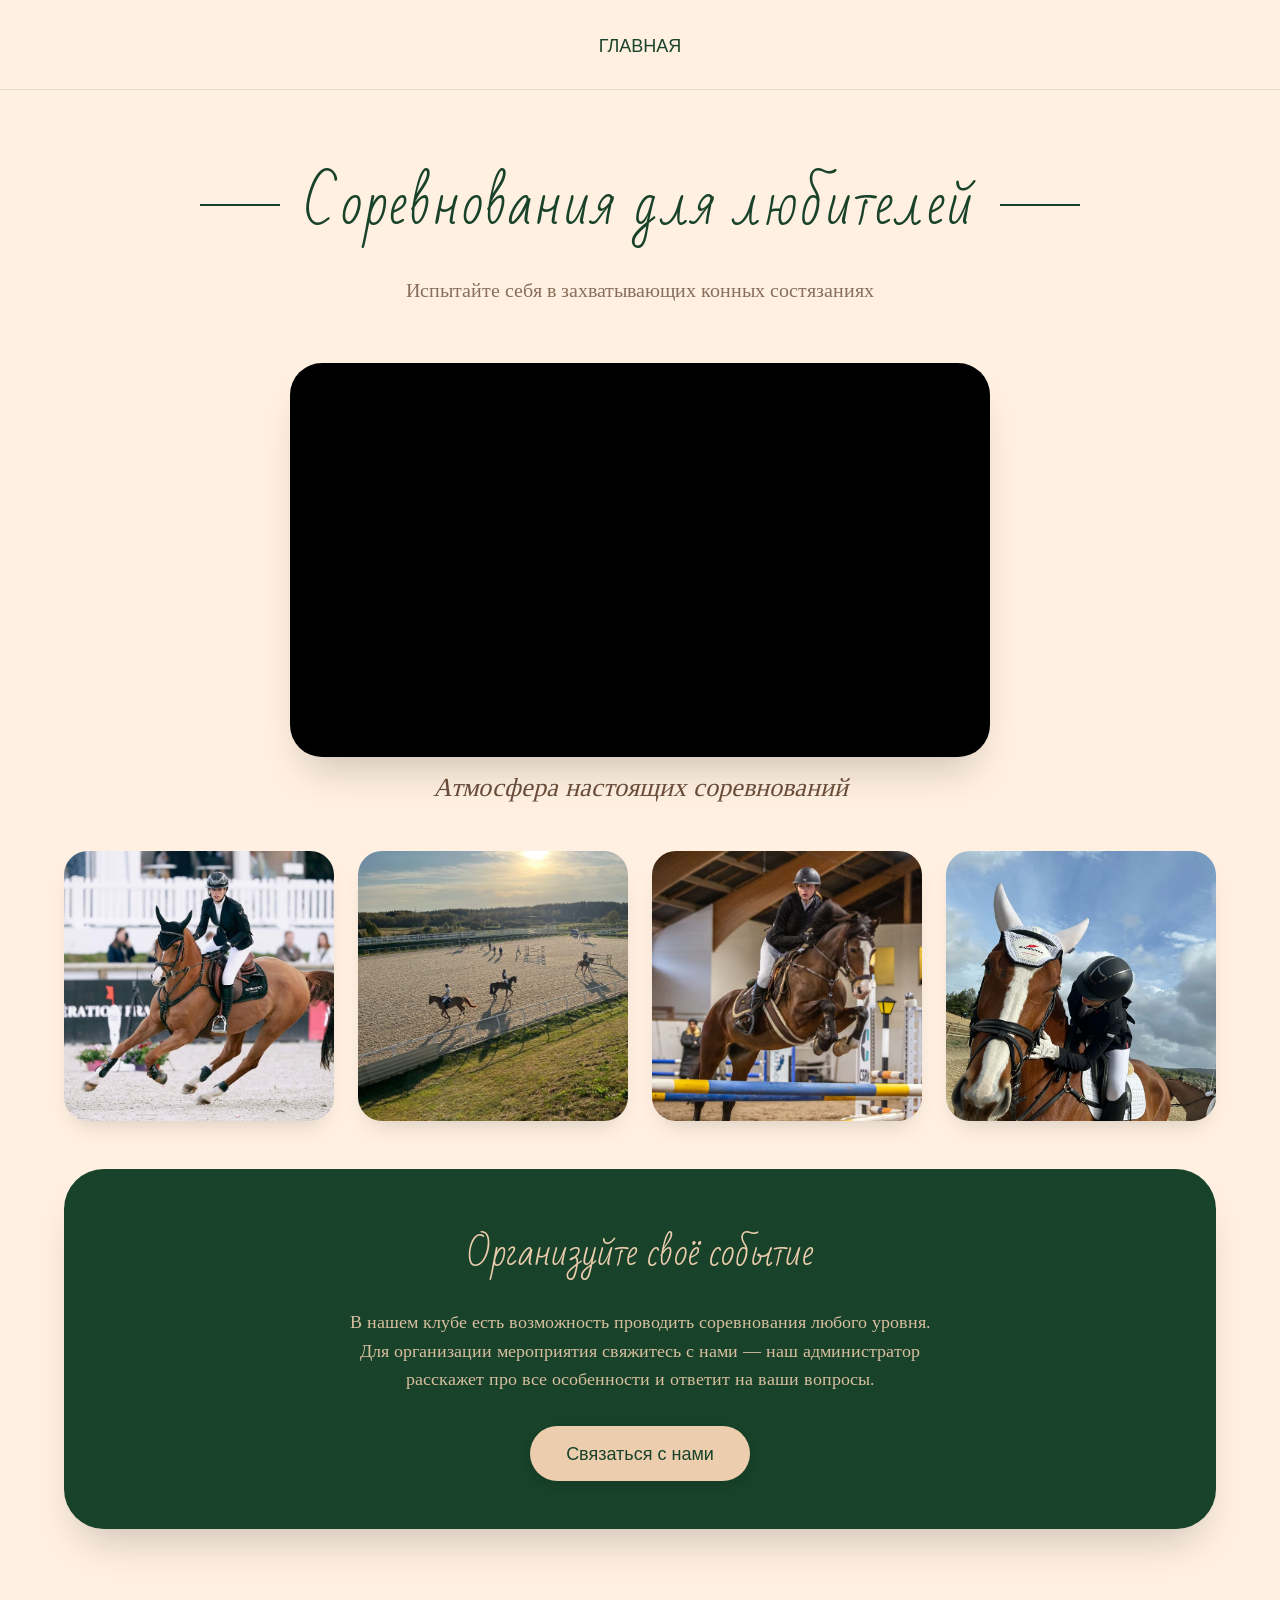
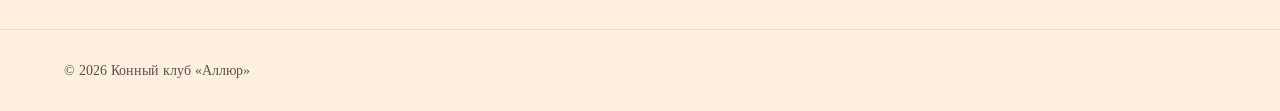
==== competitions.html @ b6e8949a "Add files via upload" ====
<!DOCTYPE html>
<html lang="ru">
<head>
    <meta charset="UTF-8">
    <meta name="viewport" content="width=device-width, initial-scale=1.0">
    <title>Соревнования | Конный клуб Аллюр</title>
    <link rel="stylesheet" href="css/competitions.css">
</head>
<body>
    <div class="page-container">
        
        <!-- ШАПКА -->
        <header class="header">
            <div class="container">
                <nav class="menu">
                    <a href="index.html">ГЛАВНАЯ</a>
                </nav>
            </div>
        </header>
        
        <main>
            <div class="container">
                
                <!-- ЗАГОЛОВОК -->
                <div class="hero">
                    <div class="hero__lines">
                        <span class="hero__line"></span>
                        <h1 class="hero__title">Соревнования для любителей</h1>
                        <span class="hero__line"></span>
                    </div>
                    <p class="hero__subtitle">
                        Испытайте себя в захватывающих конных состязаниях
                    </p>
                </div>
                
                <!-- ОСНОВНОЙ БЛОК -->
                <div class="content">
                    
                    <!-- ВИДЕО БЛОК -->
                    <div class="video-card">
                        <div class="video-card__wrapper">
                            <video autoplay loop muted playsinline>
                                <source src="img/vide.mp4" type="video/mp4">
                                Ваш браузер не поддерживает видео
                            </video>
                        </div>
                        <div class="video-card__caption">
                            <p>Атмосфера настоящих соревнований</p>
                        </div>
                    </div>
                    
                    <!-- ГАЛЕРЕЯ ФОТО -->
                    <div class="gallery">
                        <div class="gallery__item">
                            <img src="img/sorev1.jpg" alt="Скачки">
                            <div class="gallery__overlay">
                            </div>
                        </div>
                        <div class="gallery__item">
                            <img src="img/sorev.jpg" alt="Скачки">
                            <div class="gallery__overlay">
                            </div>
                        </div>
                        <div class="gallery__item">
                            <img src="img/sorevnovaniaYcl.jpg" alt="Скачки">
                            <div class="gallery__overlay">
                            </div>
                        </div>
                        <div class="gallery__item">
                            <img src="img/sorev3.jpg" alt="Скачки">
                            <div class="gallery__overlay">
                                
                            </div>
                        </div>
                    </div>
                    
                    <!-- ТЕКСТОВЫЙ БЛОК -->
                    <div class="info">
                        
                        <h2 class="info__title">Организуйте своё событие</h2>
                        <p class="info__text">
                            В нашем клубе есть возможность проводить соревнования любого уровня. 
                            Для организации мероприятия свяжитесь с нами — наш администратор 
                            расскажет про все особенности и ответит на ваши вопросы.
                        </p>
                        <a href="tel:+375291234567" class="info__btn">
                             Связаться с нами
                        </a>
                    </div>
                    
                </div>
                
            </div>
        </main>
        
        <!-- ПОДВАЛ -->
        <footer class="footer">
            <div class="container">
                <div class="footer__inner">
                    <div class="footer__copy">© 2026 Конный клуб «Аллюр»</div>
                </div>
            </div>
        </footer>
        
    </div>
</body>
</html>
---- css/competitions.css ----
* {
    margin: 0;
    padding: 0;
    box-sizing: border-box;
}

body {
    background-color: #FFF0E1;
}

/* ===== ШРИФТЫ ===== */
@font-face {
    font-family: 'Bad Script';
    src: url('../fonts/BadScript-Regular.ttf') format('truetype');
    font-weight: normal;
}

@font-face {
    font-family: 'Tinos';
    src: url('../fonts/Tinos-Regular.ttf') format('truetype');
    font-weight: normal;
}

@font-face {
    font-family: 'Tinos';
    src: url('../fonts/Tinos-Bold.ttf') format('truetype');
    font-weight: bold;
}

@font-face {
    font-family: 'Poppins';
    src: url('../fonts/Poppins-Medium.ttf') format('truetype');
    font-weight: 500;
}

/* ===== КОНТЕЙНЕРЫ ===== */
.page-container {
    max-width: 1440px;
    margin: 0 auto;
    background-color:  #FFF0E1 ;
}

.container {
    max-width: 1200px;
    margin: 0 auto;
    padding: 0 24px;
}

/* ===== ШАПКА ===== */
.header {
    padding: 32px 0 24px;
    border-bottom: 1px solid rgba(24, 66, 41, 0.1);
}

.menu {
    display: flex;
    justify-content: center;
    gap: 48px;//растояние между элементами
    flex-wrap: wrap;//если элементы не помещаются в строку,
   они автоматически переносятся на следующую строку
}

.menu a {
    color: #184229;
    font-family: 'Poppins', sans-serif;
    font-size: 18px;
    font-weight: 500;
    text-decoration: none; //убирает подчеркивание у ссылок
    transition: all 0.3s ease;
    position: relative;
    padding-bottom: 6px;
}

.menu a::after {
    content: '';
    position: absolute;
    bottom: 0;
    left: 0;
    width: 0;
    height: 2px;
    background: #B87C4A;
    transition: width 0.3s ease;
}

.menu a:hover::after,
.menu a.active::after {
    width: 100%;
}

.menu a.active {
    color: #B87C4A;
}

/* ===== ГЕРОЙ (ЗАГОЛОВОК) ===== */
.hero {
    text-align: center;
    padding: 60px 0 40px;
}

.hero__lines {
    display: flex;
    align-items: center;
    justify-content: center;
    gap: 24px;
    margin-bottom: 20px;
    flex-wrap: wrap;
}

.hero__line {
    width: 80px;
    height: 2px;
    background-color:#184229 ;
}

.hero__title {
    font-family: 'Bad Script', cursive;
    font-size: 56px;
    font-weight: normal;
    color: #184229;
    letter-spacing: 2px;
}

.hero__subtitle {
    font-family: 'Tinos', serif;
    font-size: 20px;
    color: #6B4E3A;
    opacity: 0.8;
}

/* ===== ОСНОВНОЙ КОНТЕНТ ===== */
.content {
    display: flex;
    flex-direction: column;
    gap: 48px;
    padding: 20px 0 60px;
}

/* ВИДЕО КАРТОЧКА */
.video-card {
    max-width: 700px;
    margin: 0 auto;
    width: 100%;
}

.video-card__wrapper {
    position: relative;
    border-radius: 32px;
    overflow: hidden;
    box-shadow: 0 25px 40px -15px rgba(0, 0, 0, 0.2);
    background: #000;
}

.video-card__wrapper video {
    width: 100%;
    height: auto;
    display: block;
    aspect-ratio: 16 / 9;
    object-fit: cover;
}

.video-card__badge {
    position: absolute;
    top: 20px;
    left: 20px;
    background: rgba(24, 66, 41, 0.85);
    backdrop-filter: blur(8px);
    padding: 8px 18px;
    border-radius: 40px;
    font-family: 'Poppins', sans-serif;
    font-size: 14px;
    color: #ECCDAD;
    display: flex;
    align-items: center;
    gap: 8px;
    z-index: 2;
}

.video-card__badge span {
    font-size: 18px;
}

.video-card__caption {
    text-align: center;
    margin-top: 16px;
    font-family: 'Tinos', serif;
    font-size: 26px;
    color: #6B4E3A;
    font-style: italic;
}

/* ГАЛЕРЕЯ */
.gallery {
    display: grid;
    grid-template-columns: repeat(4, 1fr);
    gap: 24px;
}

.gallery__item {
    position: relative;
    border-radius: 24px;
    overflow: hidden;
    aspect-ratio: 1 / 1;
    cursor: pointer;
    box-shadow: 0 12px 24px -12px rgba(0, 0, 0, 0.2);
    transition: all 0.4s ease;
}

.gallery__item:hover {
    transform: translateY(-8px);
    box-shadow: 0 20px 30px -12px rgba(0, 0, 0, 0.25);
}

.gallery__item img {
    width: 100%;
    height: 100%;
    object-fit: cover;
    transition: transform 0.5s ease;
}

.gallery__item:hover img {
    transform: scale(1.08);
}

.gallery__overlay {
    position: absolute;
    top: 0;
    left: 0;
    width: 100%;
    height: 100%;
    background: linear-gradient(135deg, rgba(24, 66, 41, 0.4), rgba(184, 124, 74, 0.4));
    display: flex;
    align-items: center;
    justify-content: center;
    opacity: 0;
    transition: opacity 0.3s ease;
}

.gallery__overlay span {
    font-size: 32px;
    transform: scale(0.8);
    transition: transform 0.3s ease;
}

.gallery__item:hover .gallery__overlay {
    opacity: 1;
}

.gallery__item:hover .gallery__overlay span {
    transform: scale(1);
}

/* ИНФО БЛОК */
.info {
    background: #184229;
    border-radius: 40px;
    padding: 48px 56px;
    text-align: center;
    box-shadow: 0 25px 40px -15px rgba(0, 0, 0, 0.2);
    transition: transform 0.3s ease;
}

.info:hover {
    transform: translateY(-5px);
}

.info__icon {
    font-size: 56px;
    margin-bottom: 20px;
}

.info__title {
    font-family: 'Bad Script', cursive;
    font-size: 36px;
    color: #ECCDAD;
    margin-bottom: 20px;
    font-weight: normal;
}

.info__text {
    font-family: 'Tinos', serif;
    font-size: 18px;
    line-height: 1.6;
    color: #ECCDAD;
    max-width: 600px;
    margin: 0 auto 32px;
    opacity: 0.9;
}

.info__btn {
    display: inline-flex;
    align-items: center;
    gap: 12px;
    background: #ECCDAD;
    color: #184229;
    font-family: 'Poppins', sans-serif;
    font-size: 18px;
    font-weight: 500;
    padding: 14px 36px;
    border-radius: 60px;
    text-decoration: none;
    transition: all 0.3s ease;
    box-shadow: 0 4px 12px rgba(0, 0, 0, 0.1);
}

.info__btn span {
    font-size: 20px;
}

.info__btn:hover {
    background: #d4b88c;
    transform: scale(1.02);
    box-shadow: 0 8px 20px rgba(0, 0, 0, 0.15);
}

/* ПОДВАЛ */
.footer {
    border-top: 1px solid rgba(24, 66, 41, 0.1);
    padding: 32px 0;
    margin-top: 40px;
}

.footer__inner {
    display: flex;
    justify-content: space-between;
    align-items: center;
    flex-wrap: wrap;
    gap: 16px;
}

.footer__logo {
    font-family: 'Bad Script', cursive;
    font-size: 24px;
    color: #184229;
}

.footer__copy {
    font-family: 'Tinos', serif;
    font-size: 14px;
    color: #6B4E3A;
}

/* ===== АДАПТАЦИЯ ===== */

@media (max-width: 1024px) {
    .hero__title {
        font-size: 44px;
    }
    
    .hero__line {
        width: 60px;
    }
    
    .gallery {
        gap: 18px;
    }
    
    .info {
        padding: 40px 32px;
    }
    
    .info__title {
        font-size: 32px;
    }
}

@media (max-width: 768px) {
    .header {
        padding: 24px 0 16px;
    }
    
    .menu {
        gap: 28px;
    }
    
    .menu a {
        font-size: 15px;
    }
    
    .hero {
        padding: 40px 0 30px;
    }
    
    .hero__title {
        font-size: 32px;
    }
    
    .hero__subtitle {
        font-size: 16px;
    }
    
    .hero__line {
        width: 40px;
    }
    
    .gallery {
        grid-template-columns: repeat(2, 1fr);
        gap: 16px;
    }
    
    .info {
        padding: 32px 24px;
    }
    
    .info__title {
        font-size: 28px;
    }
    
    .info__text {
        font-size: 16px;
    }
    
    .info__btn {
        font-size: 16px;
        padding: 12px 28px;
    }
    
    .footer__inner {
        flex-direction: column;
        text-align: center;
    }
}

@media (max-width: 480px) {
    .menu {
        gap: 20px;
    }
    
    .menu a {
        font-size: 13px;
    }
    
    .hero__title {
        font-size: 26px;
    }
    
    .hero__line {
        width: 30px;
    }
    
    .video-card__badge {
        font-size: 11px;
        padding: 6px 12px;
    }
    
    .gallery {
        gap: 12px;
    }
    
    .info {
        padding: 28px 20px;
    }
    
    .info__title {
        font-size: 24px;
    }
    
    .info__text {
        font-size: 14px;
    }
    
    .info__btn {
        font-size: 14px;
        padding: 10px 24px;
    }
}
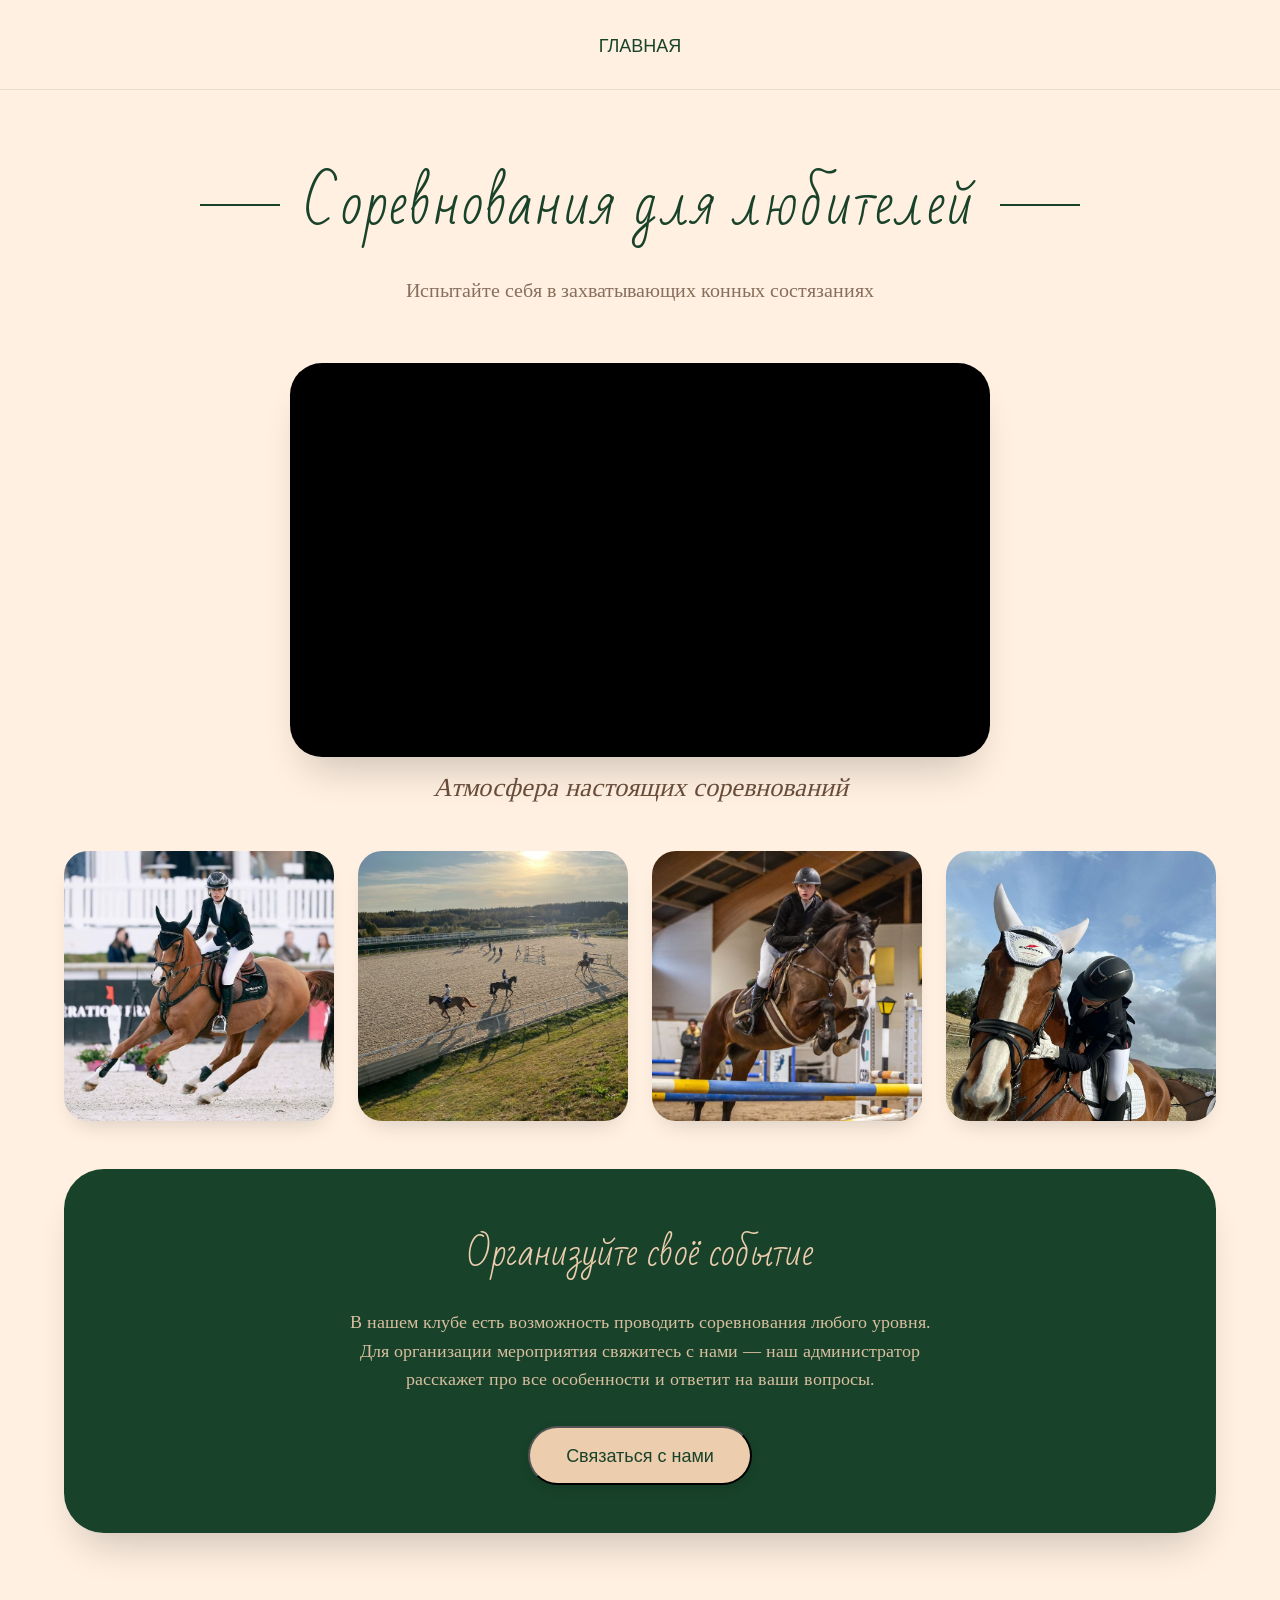
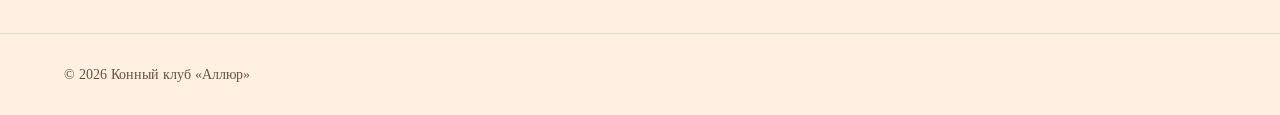
==== commit 44da4f4a: "Финальная версия проекта" ====
--- a/competitions.html
+++ b/competitions.html
@@ -83,9 +83,7 @@
                             Для организации мероприятия свяжитесь с нами — наш администратор 
                             расскажет про все особенности и ответит на ваши вопросы.
                         </p>
-                        <a href="tel:+375291234567" class="info__btn">
-                             Связаться с нами
-                        </a>
+                        <button class="info__btn" id="openModalBtn">Связаться с нами</button>
                     </div>
                     
                 </div>
@@ -100,8 +98,19 @@
                     <div class="footer__copy">© 2026 Конный клуб «Аллюр»</div>
                 </div>
             </div>
-        </footer>
-        
+        </footer>  
     </div>
+    <!-- модальное окно -->
+    <div id="modal" class="modal">
+        <div class="modal__content">
+            <span class="modal__close">&times;</span>
+            <h3 class="modal__title">Свяжитесь с нами</h3>
+            <p class="modal__text">Наш администратор ответит на все ваши вопросы</p>
+            <a href="tel:+375291234567" class="modal__phone">+375 (29) 123-45-67</a>
+            <p class="modal__small">Пн-Пт: 11:00 - 20:00</p>
+        </div>
+    </div>
+    
+    <script src="js/modal.js"></script>
 </body>
 </html>
--- a/css/competitions.css
+++ b/css/competitions.css
@@ -55,9 +55,9 @@
 .menu {
     display: flex;
     justify-content: center;
-    gap: 48px;//растояние между элементами
-    flex-wrap: wrap;//если элементы не помещаются в строку,
-   они автоматически переносятся на следующую строку
+    gap: 48px;/*растояние между элементами*/
+    flex-wrap: wrap;/*если элементы не помещаются в строку,
+   они автоматически переносятся на следующую строку*/
 }
 
 .menu a {
@@ -65,7 +65,7 @@
     font-family: 'Poppins', sans-serif;
     font-size: 18px;
     font-weight: 500;
-    text-decoration: none; //убирает подчеркивание у ссылок
+    text-decoration: none; /*убирает подчеркивание у ссылок*/
     transition: all 0.3s ease;
     position: relative;
     padding-bottom: 6px;
@@ -91,7 +91,7 @@
     color: #B87C4A;
 }
 
-/* ===== ГЕРОЙ (ЗАГОЛОВОК) ===== */
+/* ===== (ЗАГОЛОВОК) ===== */
 .hero {
     text-align: center;
     padding: 60px 0 40px;
@@ -158,26 +158,6 @@
     object-fit: cover;
 }
 
-.video-card__badge {
-    position: absolute;
-    top: 20px;
-    left: 20px;
-    background: rgba(24, 66, 41, 0.85);
-    backdrop-filter: blur(8px);
-    padding: 8px 18px;
-    border-radius: 40px;
-    font-family: 'Poppins', sans-serif;
-    font-size: 14px;
-    color: #ECCDAD;
-    display: flex;
-    align-items: center;
-    gap: 8px;
-    z-index: 2;
-}
-
-.video-card__badge span {
-    font-size: 18px;
-}
 
 .video-card__caption {
     text-align: center;
@@ -205,10 +185,7 @@
     transition: all 0.4s ease;
 }
 
-.gallery__item:hover {
-    transform: translateY(-8px);
-    box-shadow: 0 20px 30px -12px rgba(0, 0, 0, 0.25);
-}
+
 
 .gallery__item img {
     width: 100%;
@@ -217,9 +194,6 @@
     transition: transform 0.5s ease;
 }
 
-.gallery__item:hover img {
-    transform: scale(1.08);
-}
 
 .gallery__overlay {
     position: absolute;
@@ -241,13 +215,7 @@
     transition: transform 0.3s ease;
 }
 
-.gallery__item:hover .gallery__overlay {
-    opacity: 1;
-}
-
-.gallery__item:hover .gallery__overlay span {
-    transform: scale(1);
-}
+
 
 /* ИНФО БЛОК */
 .info {
@@ -259,9 +227,6 @@
     transition: transform 0.3s ease;
 }
 
-.info:hover {
-    transform: translateY(-5px);
-}
 
 .info__icon {
     font-size: 56px;
@@ -327,11 +292,6 @@
     gap: 16px;
 }
 
-.footer__logo {
-    font-family: 'Bad Script', cursive;
-    font-size: 24px;
-    color: #184229;
-}
 
 .footer__copy {
     font-family: 'Tinos', serif;
@@ -462,4 +422,103 @@
         font-size: 14px;
         padding: 10px 24px;
     }
+}
+/* ===== МОДАЛЬНОЕ ОКНО ===== */
+.modal {
+    display: none;
+    position: fixed;
+    top: 0;
+    left: 0;
+    width: 100%;
+    height: 100%;
+    background-color: rgba(0, 0, 0, 0.6);
+    z-index: 1000;
+    justify-content: center;
+    align-items: center;
+}
+
+.modal__content {
+    background: #184229;
+    border-radius: 32px;
+    padding: 40px 35px;
+    max-width: 380px;
+    width: 90%;
+    text-align: center;
+    position: relative;
+    animation: fadeIn 0.3s ease;
+    box-shadow: 0 25px 50px -12px rgba(0, 0, 0, 0.3);
+}
+
+@keyframes fadeIn {
+    from {
+        opacity: 0;
+        transform: scale(0.9);
+    }
+    to {
+        opacity: 1;
+        transform: scale(1);
+    }
+}
+
+.modal__close {
+    position: absolute;
+    top: 15px;
+    right: 20px;
+    font-size: 32px;
+    cursor: pointer;
+    color: #ECCDAD;
+    transition: color 0.2s;
+}
+
+.modal__title {
+    font-family: 'Bad Script', cursive;
+    font-size: 28px;
+    color: #ECCDAD;
+    margin-bottom: 10px;
+}
+
+.modal__text {
+    font-family: 'Tinos', serif;
+    font-size: 16px;
+    color: #ECCDAD;
+    margin-bottom: 20px;
+    opacity: 0.9;
+}
+
+.modal__phone {
+    display: inline-block;
+    font-family: 'Poppins', sans-serif;
+    font-size: 22px;
+    font-weight: 600;
+    color: #FFFFFF;
+    text-decoration: none;
+    background: rgba(255, 255, 255, 0.15);
+    padding: 10px 25px;
+    border-radius: 50px;
+    margin-bottom: 15px;
+    transition: all 0.2s;
+}
+
+.modal__small {
+    font-family: 'Tinos', serif;
+    font-size: 14px;
+    color: #ECCDAD;
+    opacity: 0.7;
+}
+
+/* Адаптация */
+@media (max-width: 480px) {
+    .modal__content {
+        padding: 30px 25px;
+        max-width: 320px;
+    }
+    
+    .modal__title {
+        font-size: 24px;
+    }
+    
+    .modal__phone {
+        font-size: 18px;
+        padding: 8px 20px;
+    }
 }
